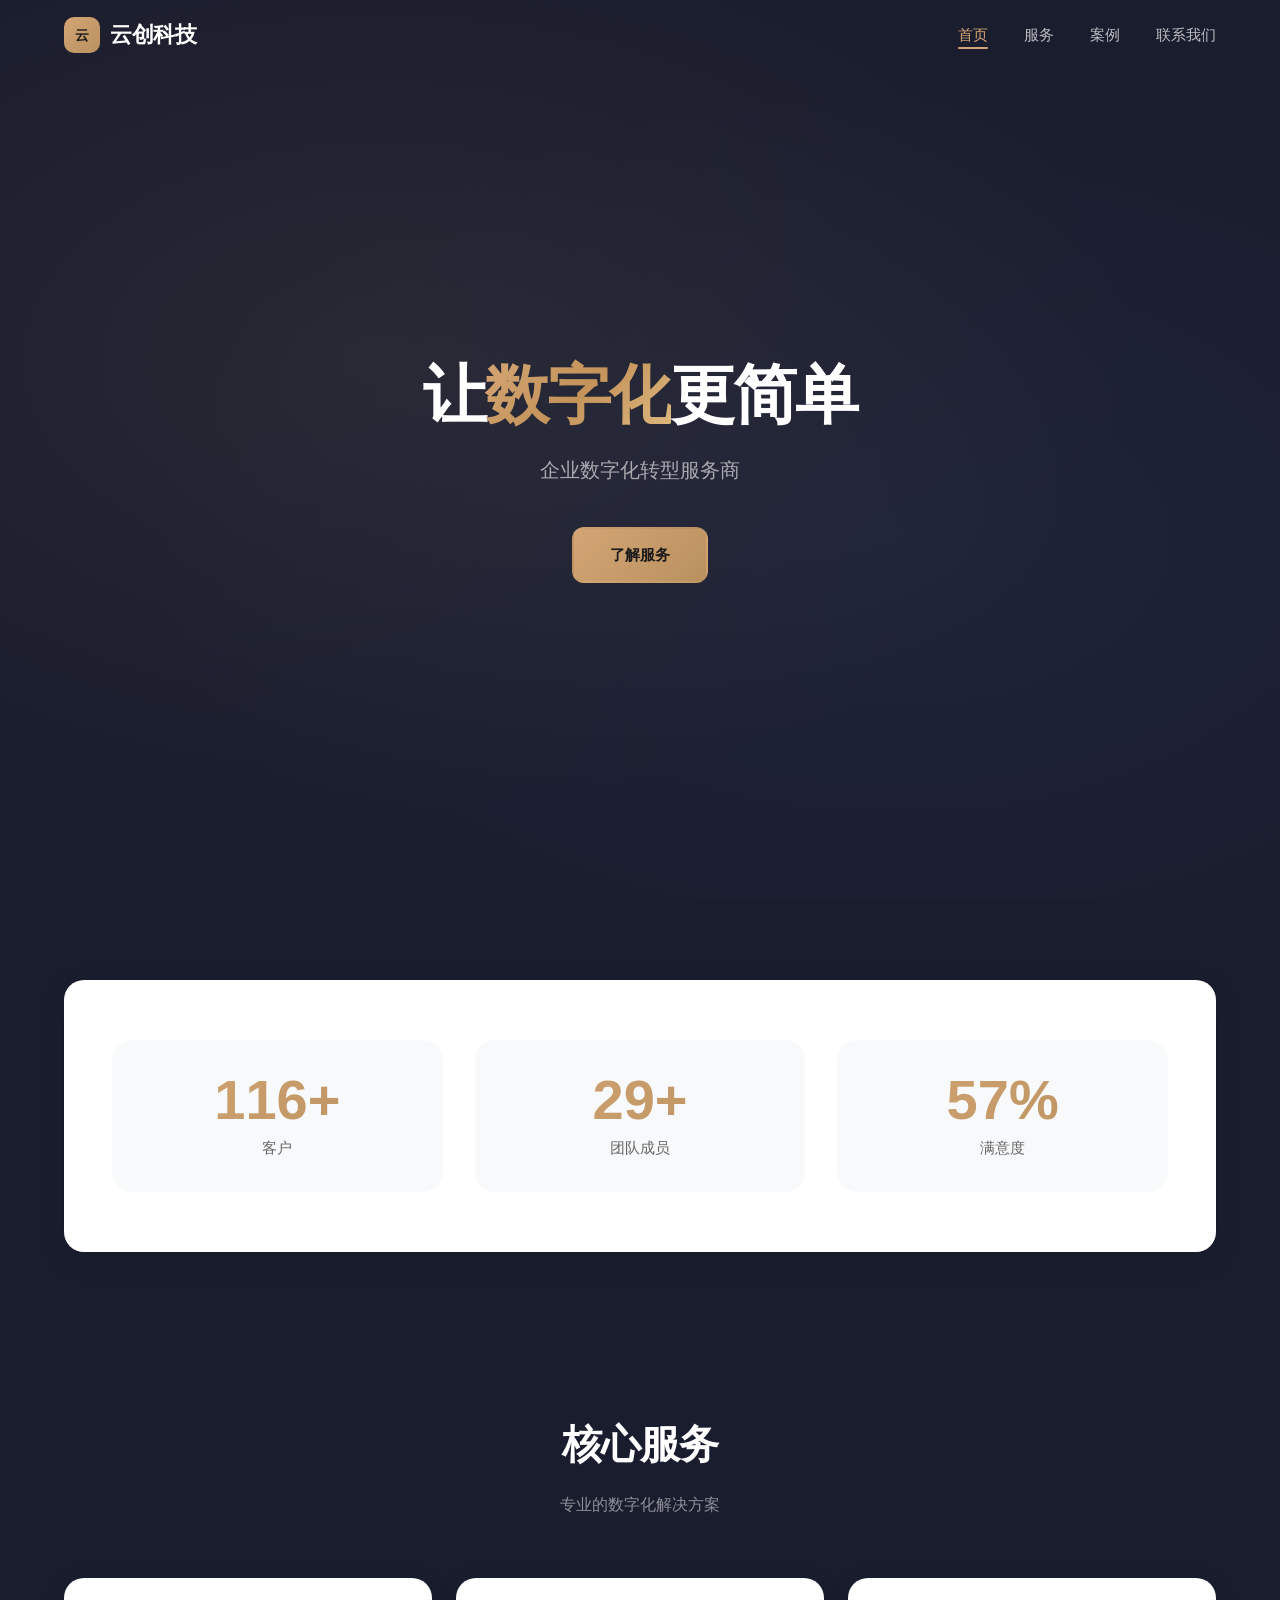
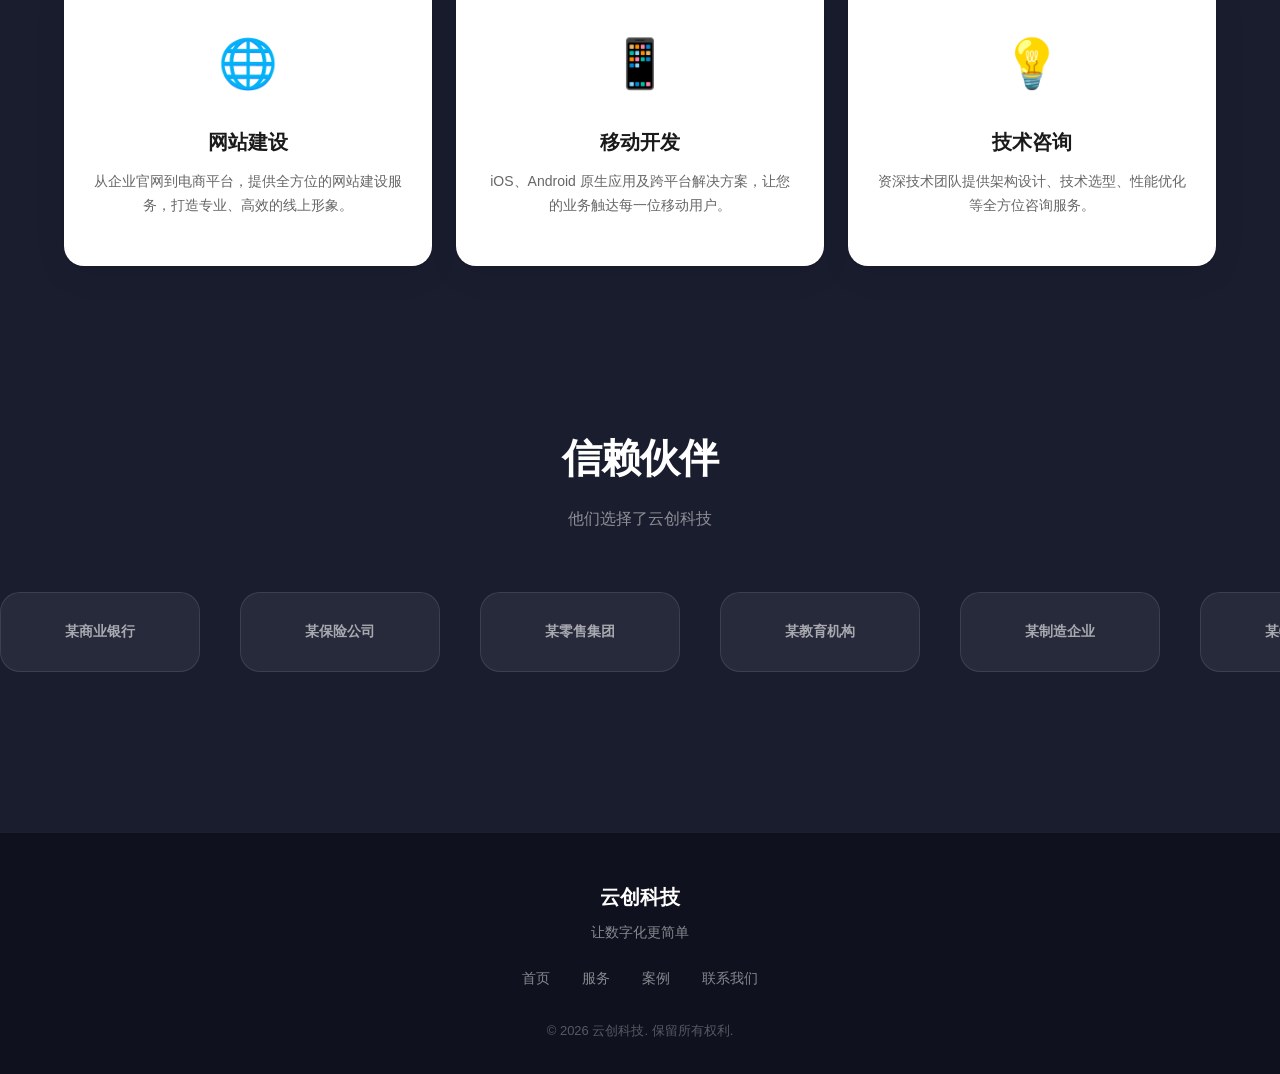
==== src/index.html @ 284adba8 "feat(website): 云创科技企业官网项目初始化存档 一、项目概述 基于产品规格文档(01-spec.md)和设计稿(vc-awards-landing.html)， 完成云创科技企业官网的全" ====
<!-- ===== FILE: src/index.html ===== -->
<!DOCTYPE html>
<html lang="zh-CN">
<head>
  <meta charset="UTF-8">
  <meta name="viewport" content="width=device-width, initial-scale=1.0">
  <title>云创科技 - 让数字化更简单</title>
  <link rel="stylesheet" href="style.css">
</head>
<body>
  <!-- 1. 导航栏（与所有页面共享） -->
  <nav class="navbar">
    <div class="container">
      <a href="index.html" class="nav-logo">
        <span class="logo-icon">云</span>
        云创科技
      </a>
      <button class="nav-toggle" aria-label="菜单">
        <span></span>
        <span></span>
        <span></span>
      </button>
      <ul class="nav-links">
        <li><a href="index.html" class="nav-link active">首页</a></li>
        <li><a href="services.html" class="nav-link">服务</a></li>
        <li><a href="#services" class="nav-link">案例</a></li>
        <li><a href="#contact" class="nav-link">联系我们</a></li>
      </ul>
    </div>
  </nav>

  <!-- 2. Hero 区 -->
  <section class="hero">
    <div class="hero-content">
      <h1 class="hero-title">让<span class="highlight">数字化</span>更简单</h1>
      <p class="hero-subtitle">企业数字化转型服务商</p>
      <a href="#services" class="btn btn-primary hero-cta">了解服务</a>
    </div>
  </section>

  <!-- 3. 统计数字区 -->
  <section class="stats">
    <div class="container">
      <div class="section-card">
        <div class="stats-grid">
          <div class="stat-item">
            <div class="stat-number">
              <span class="counter" data-target="200">0</span><span class="stat-suffix">+</span>
            </div>
            <div class="stat-label">客户</div>
          </div>
          <div class="stat-item">
            <div class="stat-number">
              <span class="counter" data-target="50">0</span><span class="stat-suffix">+</span>
            </div>
            <div class="stat-label">团队成员</div>
          </div>
          <div class="stat-item">
            <div class="stat-number">
              <span class="counter" data-target="99">0</span><span class="stat-suffix">%</span>
            </div>
            <div class="stat-label">满意度</div>
          </div>
        </div>
      </div>
    </div>
  </section>

  <!-- 4. 服务卡片区 -->
  <section class="services" id="services">
    <div class="container">
      <div class="section-header">
        <h2 class="section-title">核心服务</h2>
        <p class="section-subtitle">专业的数字化解决方案</p>
      </div>
      <div class="services-grid">
        <div class="card service-card">
          <div class="service-icon">🌐</div>
          <h3>网站建设</h3>
          <p>从企业官网到电商平台，提供全方位的网站建设服务，打造专业、高效的线上形象。</p>
        </div>
        <div class="card service-card">
          <div class="service-icon">📱</div>
          <h3>移动开发</h3>
          <p>iOS、Android 原生应用及跨平台解决方案，让您的业务触达每一位移动用户。</p>
        </div>
        <div class="card service-card">
          <div class="service-icon">💡</div>
          <h3>技术咨询</h3>
          <p>资深技术团队提供架构设计、技术选型、性能优化等全方位咨询服务。</p>
        </div>
      </div>
    </div>
  </section>

  <!-- 5. 客户 Logo 轮播区 -->
  <section class="clients">
    <div class="container">
      <div class="section-header">
        <h2 class="section-title">信赖伙伴</h2>
        <p class="section-subtitle">他们选择了云创科技</p>
      </div>
    </div>
    <div class="clients-viewport">
      <div class="clients-track">
        <div class="client-item">某商业银行</div>
        <div class="client-item">某保险公司</div>
        <div class="client-item">某零售集团</div>
        <div class="client-item">某教育机构</div>
        <div class="client-item">某制造企业</div>
        <div class="client-item">某物流公司</div>
        <!-- 复制一份用于无缝滚动 -->
        <div class="client-item">某商业银行</div>
        <div class="client-item">某保险公司</div>
        <div class="client-item">某零售集团</div>
        <div class="client-item">某教育机构</div>
        <div class="client-item">某制造企业</div>
        <div class="client-item">某物流公司</div>
      </div>
    </div>
  </section>

  <!-- 6. 页脚（与所有页面共享） -->
  <footer class="footer">
    <div class="container">
      <div class="footer-content">
        <div class="footer-logo">云创科技</div>
        <p class="footer-tagline">让数字化更简单</p>
        <div class="footer-links">
          <a href="index.html" class="footer-link">首页</a>
          <a href="services.html" class="footer-link">服务</a>
          <a href="#services" class="footer-link">案例</a>
          <a href="#contact" class="footer-link">联系我们</a>
        </div>
        <p class="footer-copyright">&copy; 2026 云创科技. 保留所有权利.</p>
      </div>
    </div>
  </footer>

  <script src="script.js" defer></script>
</body>
</html>
---- src/style.css ----
/* ===== FILE: src/style.css ===== */
/* 全局样式 - 从设计稿提取暗色+金色视觉风格 */

/* ============================================================
   1. CSS 变量（:root）- 从设计稿提取
   ============================================================ */
:root {
  --primary: #d4a574;          /* 主色 - 设计稿金色强调色 oklch(72% 0.16 85) */
  --primary-hover: #b8915f;    /* 主色 hover 态 - 比主色深约 10% */
  --bg: #1a1d2e;               /* 页面背景色 - 设计稿深色背景 oklch(12% 0.02 250) */
  --card-bg: #ffffff;          /* 卡片背景色 - 设计稿白色卡片 */
  --text: #1a1a1a;             /* 文字主色 - 卡片内深色文字 */
  --text-secondary: #666666;   /* 文字辅色 */
  --text-light: #ffffff;       /* 浅色文字（深色背景上） */
  --text-muted: #999999;       /* 弱化文字 */
  --border: #e0e0e0;           /* 边框色 */
  --radius: 20px;              /* 统一圆角 - 设计稿 --radius-md: 20px */
  --shadow: 0 1px 3px rgba(0,0,0,0.04), 0 8px 32px rgba(0,0,0,0.08);
  --shadow-hover: 0 4px 12px rgba(0,0,0,0.06), 0 20px 56px rgba(0,0,0,0.12);
  --font-family: 'PingFang SC', 'Hiragino Sans GB', 'Microsoft YaHei', -apple-system, BlinkMacSystemFont, 'Segoe UI', sans-serif;
}

/* ============================================================
   2. 全局 reset
   ============================================================ */
*, *::before, *::after {
  box-sizing: border-box;
  margin: 0;
  padding: 0;
}

html {
  scroll-behavior: smooth;
  -webkit-font-smoothing: antialiased;
  -moz-osx-font-smoothing: grayscale;
}

body {
  font-family: var(--font-family);
  color: var(--text);
  background: var(--bg);
  line-height: 1.6;
  overflow-x: hidden;
}

a {
  color: inherit;
  text-decoration: none;
}

ul, ol {
  list-style: none;
}

img {
  max-width: 100%;
  height: auto;
  display: block;
}

button {
  font-family: inherit;
  cursor: pointer;
  border: none;
  background: none;
}

.container {
  max-width: 1200px;
  margin: 0 auto;
  padding: 0 24px;
}

/* ============================================================
   3. 导航栏样式 - 桌面端：logo左 + 导航链接右
   ============================================================ */
.navbar {
  position: fixed;
  top: 0;
  left: 0;
  right: 0;
  height: 70px;
  z-index: 1000;
  padding: 0 24px;
  transition: background 0.35s, box-shadow 0.35s;
}

.navbar.scrolled {
  background: rgba(26, 29, 46, 0.92);
  backdrop-filter: blur(20px);
  -webkit-backdrop-filter: blur(20px);
  box-shadow: 0 1px 0 rgba(255, 255, 255, 0.06);
}

.navbar .container {
  height: 100%;
  display: flex;
  align-items: center;
  justify-content: space-between;
}

/* logo 左 */
.nav-logo {
  font-size: 22px;
  font-weight: 700;
  color: #ffffff;
  letter-spacing: -0.02em;
  display: flex;
  align-items: center;
  gap: 10px;
}

.nav-logo .logo-icon {
  width: 36px;
  height: 36px;
  border-radius: 10px;
  background: linear-gradient(135deg, #d4a574, #b8915f);
  display: flex;
  align-items: center;
  justify-content: center;
  font-size: 14px;
  color: #1a1a1a;
  font-weight: 900;
}

/* 导航链接右 - 横排间距均匀 */
.nav-links {
  display: flex;
  gap: 36px;
  align-items: center;
}

.nav-link {
  font-size: 15px;
  font-weight: 500;
  color: rgba(255, 255, 255, 0.7);
  transition: color 0.2s ease;
  position: relative;
}

.nav-link:hover {
  color: #ffffff;
}

/* 当前页高亮样式 */
.nav-link.active {
  color: var(--primary);
}

.nav-link.active::after {
  content: '';
  position: absolute;
  bottom: -6px;
  left: 0;
  right: 0;
  height: 2px;
  background: var(--primary);
  border-radius: 1px;
}

/* 汉堡菜单按钮 - 移动端 */
.nav-toggle {
  display: none;
  flex-direction: column;
  gap: 5px;
  padding: 8px;
  cursor: pointer;
}

.nav-toggle span {
  display: block;
  width: 24px;
  height: 2px;
  background: #ffffff;
  border-radius: 1px;
  transition: transform 0.3s ease, opacity 0.3s ease;
}

.nav-toggle.active span:nth-child(1) {
  transform: translateY(7px) rotate(45deg);
}

.nav-toggle.active span:nth-child(2) {
  opacity: 0;
}

.nav-toggle.active span:nth-child(3) {
  transform: translateY(-7px) rotate(-45deg);
}

/* ============================================================
   4. 页脚样式 - 居中，版权信息，背景略深于页面背景
   ============================================================ */
.footer {
  background: #12142200;
  background: rgba(15, 17, 30, 0.95);
  padding: 48px 0 32px;
  margin-top: 80px;
  border-top: 1px solid rgba(255, 255, 255, 0.06);
}

.footer-content {
  text-align: center;
}

.footer-logo {
  font-size: 20px;
  font-weight: 700;
  color: #ffffff;
  margin-bottom: 8px;
}

.footer-tagline {
  font-size: 14px;
  color: rgba(255, 255, 255, 0.5);
  margin-bottom: 24px;
}

.footer-links {
  display: flex;
  justify-content: center;
  gap: 32px;
  margin-bottom: 32px;
}

.footer-link {
  font-size: 14px;
  color: rgba(255, 255, 255, 0.5);
  transition: color 0.2s ease;
}

.footer-link:hover {
  color: var(--primary);
}

.footer-copyright {
  font-size: 13px;
  color: rgba(255, 255, 255, 0.3);
}

/* ============================================================
   5. 按钮样式
   ============================================================ */
.btn {
  display: inline-flex;
  align-items: center;
  justify-content: center;
  padding: 14px 36px;
  font-size: 15px;
  font-weight: 600;
  border-radius: var(--radius-sm, 12px);
  transition: all 0.3s ease;
  cursor: pointer;
  border: 2px solid transparent;
}

/* .btn-primary：主按钮（主色背景 + 白色文字 + 圆角 + hover 态） */
.btn-primary {
  background: linear-gradient(135deg, #d4a574, #b8915f);
  color: #1a1a1a;
  border-color: transparent;
}

.btn-primary:hover {
  transform: translateY(-2px);
  box-shadow: 0 12px 40px rgba(212, 165, 116, 0.35);
  opacity: 0.92;
}

/* .btn-secondary：次按钮（透明背景 + 主色边框 + hover 态） */
.btn-secondary {
  background: transparent;
  color: var(--primary);
  border-color: var(--primary);
}

.btn-secondary:hover {
  background: var(--primary);
  color: #1a1a1a;
  transform: translateY(-2px);
}

/* ============================================================
   6. 卡片样式
   ============================================================ */
.card {
  background: var(--card-bg);
  border-radius: var(--radius);
  padding: 32px;
  box-shadow: var(--shadow);
  transition: transform 0.3s ease, box-shadow 0.3s ease;
}

/* .card:hover：上浮 8px + 阴影加深，transition 0.3s */
.card:hover {
  transform: translateY(-8px);
  box-shadow: var(--shadow-hover);
}

/* ============================================================
   Hero 区样式
   ============================================================ */
.hero {
  min-height: 100vh;
  display: flex;
  align-items: center;
  justify-content: center;
  text-align: center;
  padding: 120px 24px 80px;
  position: relative;
  overflow: hidden;
}

.hero::before {
  content: '';
  position: absolute;
  inset: 0;
  background:
    radial-gradient(ellipse at 30% 40%, rgba(212, 165, 116, 0.08) 0%, transparent 60%),
    radial-gradient(ellipse at 70% 60%, rgba(100, 140, 220, 0.06) 0%, transparent 60%);
  z-index: 0;
}

.hero-content {
  position: relative;
  z-index: 1;
  max-width: 800px;
}

.hero-title {
  font-size: clamp(36px, 6vw, 64px);
  font-weight: 800;
  letter-spacing: -0.03em;
  line-height: 1.2;
  margin-bottom: 20px;
  color: #ffffff;
}

.hero-title .highlight {
  background: linear-gradient(135deg, #d4a574, #c4935a, #ddb87e);
  -webkit-background-clip: text;
  -webkit-text-fill-color: transparent;
  background-clip: text;
}

.hero-subtitle {
  font-size: clamp(16px, 2vw, 20px);
  color: rgba(255, 255, 255, 0.6);
  margin-bottom: 40px;
  line-height: 1.7;
}

/* ============================================================
   统计数字区样式
   ============================================================ */
.stats {
  padding: 80px 0;
}

.stats .section-card {
  background: var(--card-bg);
  border-radius: var(--radius);
  padding: 60px 48px;
  box-shadow: var(--shadow);
}

.stats-grid {
  display: grid;
  grid-template-columns: repeat(3, 1fr);
  gap: 32px;
}

.stat-item {
  text-align: center;
  padding: 32px 16px;
  background: #f8f9fa;
  border-radius: var(--radius);
  transition: transform 0.3s ease, box-shadow 0.3s ease;
}

.stat-item:hover {
  transform: translateY(-4px);
  box-shadow: var(--shadow-hover);
}

.stat-number {
  font-size: clamp(36px, 5vw, 56px);
  font-weight: 800;
  background: linear-gradient(135deg, #d4a574, #b8915f);
  -webkit-background-clip: text;
  -webkit-text-fill-color: transparent;
  background-clip: text;
  line-height: 1;
  margin-bottom: 8px;
}

.stat-label {
  font-size: 15px;
  color: var(--text-secondary);
  font-weight: 500;
}

/* ============================================================
   服务卡片区样式
   ============================================================ */
.services {
  padding: 80px 0;
}

.section-header {
  text-align: center;
  margin-bottom: 60px;
}

.section-title {
  font-size: clamp(28px, 4vw, 40px);
  font-weight: 700;
  letter-spacing: -0.02em;
  margin-bottom: 16px;
  color: #ffffff;
}

.section-subtitle {
  font-size: 16px;
  color: rgba(255, 255, 255, 0.5);
}

.services-grid {
  display: grid;
  grid-template-columns: repeat(3, 1fr);
  gap: 24px;
}

.service-card {
  text-align: center;
  padding: 48px 28px;
}

.service-icon {
  font-size: 48px;
  margin-bottom: 24px;
}

.service-card h3 {
  font-size: 20px;
  font-weight: 700;
  margin-bottom: 12px;
  color: var(--text);
}

.service-card p {
  font-size: 14px;
  color: var(--text-secondary);
  line-height: 1.7;
}

/* ============================================================
   客户 Logo 轮播区样式
   ============================================================ */
.clients {
  padding: 80px 0;
  overflow: hidden;
}

.clients-viewport {
  overflow: hidden;
  width: 100%;
}

.clients-track {
  display: flex;
  gap: 40px;
  animation: scrollCarousel 25s linear infinite;
  width: max-content;
}

/* 鼠标悬浮暂停 */
.clients-track:hover {
  animation-play-state: paused;
}

.client-item {
  flex-shrink: 0;
  display: flex;
  align-items: center;
  justify-content: center;
  width: 200px;
  height: 80px;
  background: rgba(255, 255, 255, 0.06);
  border: 1px solid rgba(255, 255, 255, 0.1);
  border-radius: var(--radius);
  padding: 20px;
  font-size: 14px;
  font-weight: 600;
  color: rgba(255, 255, 255, 0.6);
  transition: all 0.3s ease;
}

.client-item:hover {
  background: rgba(255, 255, 255, 0.1);
  border-color: rgba(212, 165, 116, 0.3);
}

/* 无限循环无缝滚动 */
@keyframes scrollCarousel {
  0% {
    transform: translateX(0);
  }
  100% {
    transform: translateX(-50%);
  }
}

/* ============================================================
   页面标题区（服务页等内页共用）
   ============================================================ */
.page-header {
  padding: 140px 0 80px;
  text-align: center;
}

.page-title {
  font-size: clamp(32px, 5vw, 48px);
  font-weight: 800;
  letter-spacing: -0.03em;
  margin-bottom: 16px;
  color: #ffffff;
}

.page-subtitle {
  font-size: 16px;
  color: rgba(255, 255, 255, 0.5);
}

/* ============================================================
   Tab 切换区样式（服务页）
   ============================================================ */
.tabs-section {
  padding: 80px 0;
}

.tabs-nav {
  display: flex;
  justify-content: center;
  gap: 16px;
  margin-bottom: 48px;
}

.tab-btn {
  padding: 12px 28px;
  font-size: 15px;
  font-weight: 600;
  color: rgba(255, 255, 255, 0.6);
  background: rgba(255, 255, 255, 0.06);
  border: 1px solid rgba(255, 255, 255, 0.1);
  border-radius: var(--radius);
  transition: all 0.3s ease;
}

.tab-btn:hover {
  color: #ffffff;
  background: rgba(255, 255, 255, 0.1);
}

.tab-btn.active {
  background: linear-gradient(135deg, #d4a574, #b8915f);
  color: #1a1a1a;
  border-color: transparent;
}

.tab-content {
  display: none;
  animation: fadeIn 0.3s ease;
}

.tab-content.active {
  display: block;
}

@keyframes fadeIn {
  from { opacity: 0; transform: translateY(10px); }
  to { opacity: 1; transform: translateY(0); }
}

.tab-panel {
  max-width: 800px;
  margin: 0 auto;
  background: var(--card-bg);
  border-radius: var(--radius);
  padding: 48px;
  box-shadow: var(--shadow);
}

.tab-panel h3 {
  font-size: 24px;
  font-weight: 700;
  margin-bottom: 16px;
  color: var(--text);
}

.tab-panel .description {
  font-size: 15px;
  color: var(--text-secondary);
  line-height: 1.8;
  margin-bottom: 24px;
}

.features-list {
  margin-bottom: 24px;
}

.features-list li {
  display: flex;
  align-items: center;
  gap: 12px;
  padding: 12px 0;
  font-size: 15px;
  color: var(--text);
}

.features-list li .check {
  display: flex;
  align-items: center;
  justify-content: center;
  width: 24px;
  height: 24px;
  background: var(--primary);
  color: #ffffff;
  border-radius: 50%;
  font-size: 12px;
  font-weight: 700;
  flex-shrink: 0;
}

.case-highlight {
  padding: 16px 20px;
  background: #f8f9fa;
  border-radius: var(--radius);
  font-size: 14px;
  color: var(--text-secondary);
}

.case-highlight strong {
  color: var(--primary);
}

/* ============================================================
   价格表样式（服务页）
   ============================================================ */
.pricing-section {
  padding: 80px 0;
}

.pricing-toggle {
  display: flex;
  justify-content: center;
  gap: 8px;
  margin-bottom: 48px;
}

.toggle-btn {
  padding: 10px 24px;
  font-size: 14px;
  font-weight: 600;
  color: rgba(255, 255, 255, 0.6);
  background: rgba(255, 255, 255, 0.06);
  border: 1px solid rgba(255, 255, 255, 0.1);
  border-radius: var(--radius);
  transition: all 0.3s ease;
}

.toggle-btn.active {
  background: linear-gradient(135deg, #d4a574, #b8915f);
  color: #1a1a1a;
  border-color: transparent;
}

.pricing-grid {
  display: grid;
  grid-template-columns: repeat(3, 1fr);
  gap: 24px;
}

.pricing-card {
  background: var(--card-bg);
  border-radius: var(--radius);
  padding: 40px 32px;
  box-shadow: var(--shadow);
  text-align: center;
  position: relative;
  transition: transform 0.3s ease, box-shadow 0.3s ease;
}

.pricing-card:hover {
  transform: translateY(-8px);
  box-shadow: var(--shadow-hover);
}

.pricing-card.featured {
  border: 2px solid var(--primary);
}

.pricing-badge {
  position: absolute;
  top: -12px;
  left: 50%;
  transform: translateX(-50%);
  padding: 4px 16px;
  background: linear-gradient(135deg, #d4a574, #b8915f);
  color: #1a1a1a;
  font-size: 12px;
  font-weight: 600;
  border-radius: 20px;
  white-space: nowrap;
}

.pricing-name {
  font-size: 18px;
  font-weight: 700;
  margin-bottom: 16px;
  color: var(--text);
}

.pricing-price {
  font-size: 36px;
  font-weight: 800;
  color: var(--primary);
  margin-bottom: 8px;
}

.pricing-price .currency {
  font-size: 20px;
  font-weight: 600;
}

.pricing-price .period {
  font-size: 14px;
  font-weight: 500;
  color: var(--text-secondary);
}

.pricing-save {
  display: none;
  padding: 4px 12px;
  background: #e8f5e9;
  color: #2e7d32;
  font-size: 12px;
  font-weight: 600;
  border-radius: 20px;
  margin: 8px auto 16px;
}

.pricing-save.show {
  display: inline-block;
}

.pricing-features {
  text-align: left;
  margin-bottom: 32px;
}

.pricing-features li {
  padding: 10px 0;
  font-size: 14px;
  color: var(--text-secondary);
  display: flex;
  align-items: center;
  gap: 10px;
}

.pricing-features li::before {
  content: '✓';
  color: var(--primary);
  font-weight: 700;
  flex-shrink: 0;
}

/* ============================================================
   FAQ 手风琴样式（服务页）
   ============================================================ */
.faq-section {
  padding: 80px 0;
}

.faq-section .section-title {
  text-align: center;
  margin-bottom: 48px;
}

.faq-list {
  max-width: 800px;
  margin: 0 auto;
}

.faq-item {
  background: var(--card-bg);
  border-radius: var(--radius);
  margin-bottom: 16px;
  box-shadow: var(--shadow);
  overflow: hidden;
}

.faq-question {
  width: 100%;
  padding: 20px 24px;
  display: flex;
  justify-content: space-between;
  align-items: center;
  font-size: 16px;
  font-weight: 600;
  color: var(--text);
  text-align: left;
  transition: background 0.3s ease;
}

.faq-question:hover {
  background: #f8f9fa;
}

.faq-icon {
  width: 24px;
  height: 24px;
  display: flex;
  align-items: center;
  justify-content: center;
  font-size: 14px;
  color: var(--text-secondary);
  transition: transform 0.3s ease;
}

.faq-item.active .faq-icon {
  transform: rotate(180deg);
}

.faq-answer {
  max-height: 0;
  overflow: hidden;
  transition: max-height 0.3s ease, padding 0.3s ease;
}

.faq-item.active .faq-answer {
  max-height: 200px;
  padding: 0 24px 20px;
}

.faq-answer p {
  font-size: 14px;
  color: var(--text-secondary);
  line-height: 1.7;
}

/* ============================================================
   案例页样式
   ============================================================ */
.cases-grid {
  display: grid;
  grid-template-columns: repeat(3, 1fr);
  gap: 24px;
  margin-top: 48px;
}

.filter-nav {
  display: flex;
  justify-content: center;
  gap: 12px;
  margin-bottom: 48px;
  flex-wrap: wrap;
}

.filter-btn {
  padding: 10px 24px;
  font-size: 14px;
  font-weight: 600;
  color: rgba(255, 255, 255, 0.6);
  background: rgba(255, 255, 255, 0.06);
  border: 1px solid rgba(255, 255, 255, 0.1);
  border-radius: var(--radius);
  transition: all 0.3s ease;
}

.filter-btn:hover {
  color: #ffffff;
  background: rgba(255, 255, 255, 0.1);
}

.filter-btn.active {
  background: linear-gradient(135deg, #d4a574, #b8915f);
  color: #1a1a1a;
  border-color: transparent;
}

.case-card {
  background: var(--card-bg);
  border-radius: var(--radius);
  padding: 32px;
  box-shadow: var(--shadow);
  cursor: pointer;
  transition: transform 0.3s ease, box-shadow 0.3s ease;
}

.case-card:hover {
  transform: translateY(-8px);
  box-shadow: var(--shadow-hover);
}

.case-tag {
  display: inline-block;
  padding: 4px 12px;
  background: rgba(212, 165, 116, 0.1);
  color: var(--primary);
  font-size: 12px;
  font-weight: 600;
  border-radius: 20px;
  margin-bottom: 12px;
}

.case-card h3 {
  font-size: 18px;
  font-weight: 700;
  margin-bottom: 8px;
  color: var(--text);
}

.case-card p {
  font-size: 14px;
  color: var(--text-secondary);
  line-height: 1.6;
}

/* 案例详情弹窗 */
.modal {
  display: none;
  position: fixed;
  top: 0;
  left: 0;
  right: 0;
  bottom: 0;
  z-index: 2000;
  align-items: center;
  justify-content: center;
}

.modal.active {
  display: flex;
}

.modal-overlay {
  position: absolute;
  inset: 0;
  background: rgba(0, 0, 0, 0.5);
  animation: fadeIn 0.3s ease;
}

.modal-content {
  position: relative;
  background: var(--card-bg);
  border-radius: var(--radius);
  padding: 48px;
  max-width: 600px;
  width: 90%;
  max-height: 80vh;
  overflow-y: auto;
  box-shadow: var(--shadow-hover);
  animation: modalIn 0.3s ease;
  z-index: 1;
}

@keyframes modalIn {
  from {
    opacity: 0;
    transform: scale(0.95);
  }
  to {
    opacity: 1;
    transform: scale(1);
  }
}

.modal-close {
  position: absolute;
  top: 20px;
  right: 20px;
  width: 32px;
  height: 32px;
  display: flex;
  align-items: center;
  justify-content: center;
  font-size: 20px;
  color: var(--text-secondary);
  cursor: pointer;
  transition: color 0.2s ease;
  background: none;
  border: none;
}

.modal-close:hover {
  color: var(--text);
}

.modal-content h3 {
  font-size: 24px;
  font-weight: 700;
  margin-bottom: 12px;
  color: var(--text);
}

.modal-content .modal-tag {
  display: inline-block;
  padding: 4px 12px;
  background: rgba(212, 165, 116, 0.1);
  color: var(--primary);
  font-size: 12px;
  font-weight: 600;
  border-radius: 20px;
  margin-bottom: 20px;
}

.modal-content .modal-description {
  font-size: 15px;
  color: var(--text-secondary);
  line-height: 1.8;
  margin-bottom: 24px;
}

.modal-content .tech-stack {
  display: flex;
  flex-wrap: wrap;
  gap: 8px;
}

.modal-content .tech-tag {
  padding: 6px 14px;
  background: #f8f9fa;
  color: var(--text-secondary);
  font-size: 13px;
  font-weight: 500;
  border-radius: 20px;
}

/* ============================================================
   联系页样式
   ============================================================ */
.contact-layout {
  display: grid;
  grid-template-columns: 1fr 1fr;
  gap: 48px;
  margin-bottom: 80px;
}

.contact-form {
  background: var(--card-bg);
  border-radius: var(--radius);
  padding: 48px;
  box-shadow: var(--shadow);
}

.form-group {
  margin-bottom: 24px;
}

.form-group label {
  display: block;
  font-size: 14px;
  font-weight: 600;
  color: var(--text);
  margin-bottom: 8px;
}

.form-group input,
.form-group select,
.form-group textarea {
  width: 100%;
  padding: 12px 16px;
  font-size: 15px;
  font-family: inherit;
  color: var(--text);
  background: #f8f9fa;
  border: 2px solid transparent;
  border-radius: var(--radius);
  transition: border-color 0.3s ease;
}

.form-group input:focus,
.form-group select:focus,
.form-group textarea:focus {
  outline: none;
  border-color: var(--primary);
}

.form-group textarea {
  min-height: 120px;
  resize: vertical;
}

.error-msg {
  display: none;
  font-size: 13px;
  color: #e53935;
  margin-top: 6px;
}

.form-group.error input,
.form-group.error select,
.form-group.error textarea {
  border-color: #e53935;
}

.form-group.error .error-msg {
  display: block;
}

.btn-submit {
  width: 100%;
  padding: 14px 32px;
  font-size: 15px;
  font-weight: 600;
  color: #ffffff;
  background: #cccccc;
  border: none;
  border-radius: var(--radius);
  cursor: not-allowed;
  pointer-events: none;
  transition: all 0.3s ease;
}

.btn-submit.enabled {
  background: linear-gradient(135deg, #d4a574, #b8915f);
  color: #1a1a1a;
  cursor: pointer;
  pointer-events: auto;
}

.btn-submit.enabled:hover {
  transform: translateY(-2px);
  box-shadow: 0 8px 24px rgba(212, 165, 116, 0.3);
}

.btn-submit.loading {
  background: linear-gradient(135deg, #d4a574, #b8915f);
  color: #1a1a1a;
  pointer-events: none;
}

.btn-submit .spinner {
  display: inline-block;
  width: 16px;
  height: 16px;
  border: 2px solid rgba(26, 26, 26, 0.3);
  border-top-color: #1a1a1a;
  border-radius: 50%;
  animation: spin 0.8s linear infinite;
  margin-right: 8px;
  vertical-align: middle;
}

@keyframes spin {
  to {
    transform: rotate(360deg);
  }
}

.btn-submit.success {
  background: #4caf50;
  color: #ffffff;
  pointer-events: none;
}

.success-message {
  display: none;
  text-align: center;
  padding: 16px;
  margin-top: 16px;
  background: #e8f5e9;
  color: #2e7d32;
  border-radius: var(--radius);
  font-size: 14px;
  font-weight: 500;
}

.success-message.show {
  display: block;
}

.contact-info {
  background: var(--card-bg);
  border-radius: var(--radius);
  padding: 48px;
  box-shadow: var(--shadow);
}

.contact-info h3 {
  font-size: 20px;
  font-weight: 700;
  margin-bottom: 24px;
  color: var(--text);
}

.info-item {
  display: flex;
  align-items: center;
  gap: 12px;
  padding: 16px 0;
  border-bottom: 1px solid #f0f0f0;
}

.info-item:last-child {
  border-bottom: none;
}

.info-icon {
  font-size: 20px;
  flex-shrink: 0;
}

.info-text {
  font-size: 15px;
  color: var(--text-secondary);
}

.info-text a {
  color: var(--primary);
  text-decoration: none;
  transition: color 0.2s ease;
}

.info-text a:hover {
  color: var(--primary-hover);
}

.map-placeholder {
  background: #e0e0e0;
  border-radius: var(--radius);
  height: 300px;
  display: flex;
  flex-direction: column;
  align-items: center;
  justify-content: center;
  gap: 12px;
}

.map-placeholder .map-icon {
  font-size: 48px;
}

.map-placeholder .map-text {
  font-size: 15px;
  color: var(--text-secondary);
  font-weight: 500;
}

/* ============================================================
   7. 响应式规则 - @media (max-width: 768px)
   ============================================================ */
@media (max-width: 768px) {
  /* 导航变汉堡菜单 */
  .nav-toggle {
    display: flex;
  }

  .nav-links {
    position: absolute;
    top: 70px;
    left: 0;
    right: 0;
    flex-direction: column;
    gap: 0;
    background: rgba(26, 29, 46, 0.98);
    backdrop-filter: blur(20px);
    -webkit-backdrop-filter: blur(20px);
    box-shadow: 0 8px 24px rgba(0, 0, 0, 0.3);
    max-height: 0;
    overflow: hidden;
    transition: max-height 0.3s ease;
  }

  .nav-links.active {
    max-height: 300px;
  }

  .nav-link {
    display: block;
    padding: 16px 24px;
    border-bottom: 1px solid rgba(255, 255, 255, 0.06);
  }

  .nav-link.active::after {
    display: none;
  }

  /* Hero */
  .hero {
    padding: 100px 20px 60px;
    min-height: 80vh;
  }

  /* 统计数字区 - 所有多列布局变单列 */
  .stats-grid {
    grid-template-columns: 1fr;
    gap: 16px;
  }

  .stats .section-card {
    padding: 32px 20px;
  }

  /* 服务卡片区 - 单列 */
  .services-grid {
    grid-template-columns: 1fr;
    gap: 16px;
  }

  /* 页脚 */
  .footer-links {
    flex-wrap: wrap;
    gap: 16px;
  }

  /* Tab 导航 */
  .tabs-nav {
    flex-wrap: wrap;
  }

  .tab-btn {
    flex: 1;
    min-width: 100px;
    text-align: center;
  }

  .tab-panel {
    padding: 32px 20px;
  }

  /* 价格表 - 单列 */
  .pricing-grid {
    grid-template-columns: 1fr;
    gap: 20px;
  }

  /* 客户轮播 */
  .client-item {
    width: 150px;
    height: 60px;
    font-size: 12px;
  }

  .clients-track {
    gap: 20px;
  }

  /* 案例页 - 响应式网格 */
  .cases-grid {
    grid-template-columns: repeat(2, 1fr);
  }

  .modal-content {
    padding: 32px 24px;
  }

  /* 联系页 - 单列布局 */
  .contact-layout {
    grid-template-columns: 1fr;
    gap: 32px;
  }

  .contact-form,
  .contact-info {
    padding: 32px 24px;
  }

  .map-placeholder {
    height: 200px;
  }
}

@media (max-width: 480px) {
  .cases-grid {
    grid-template-columns: 1fr;
  }
}
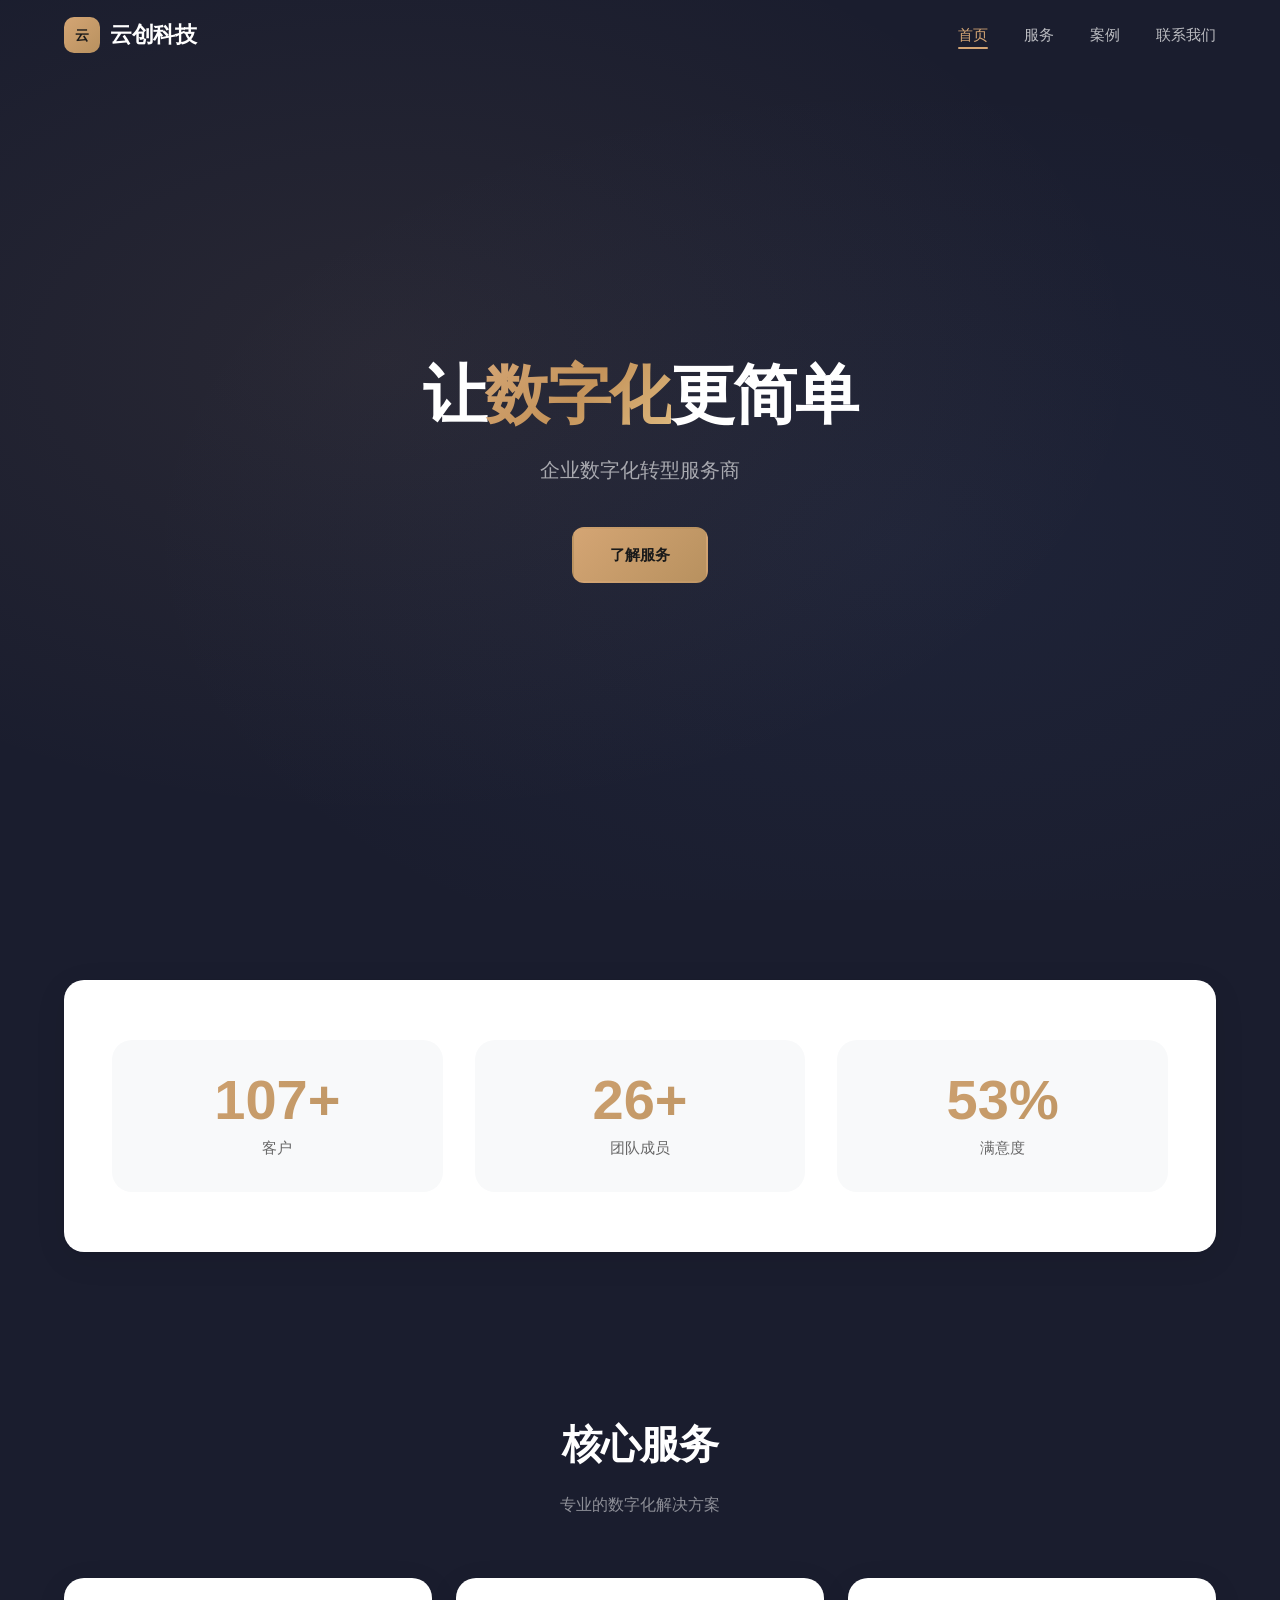
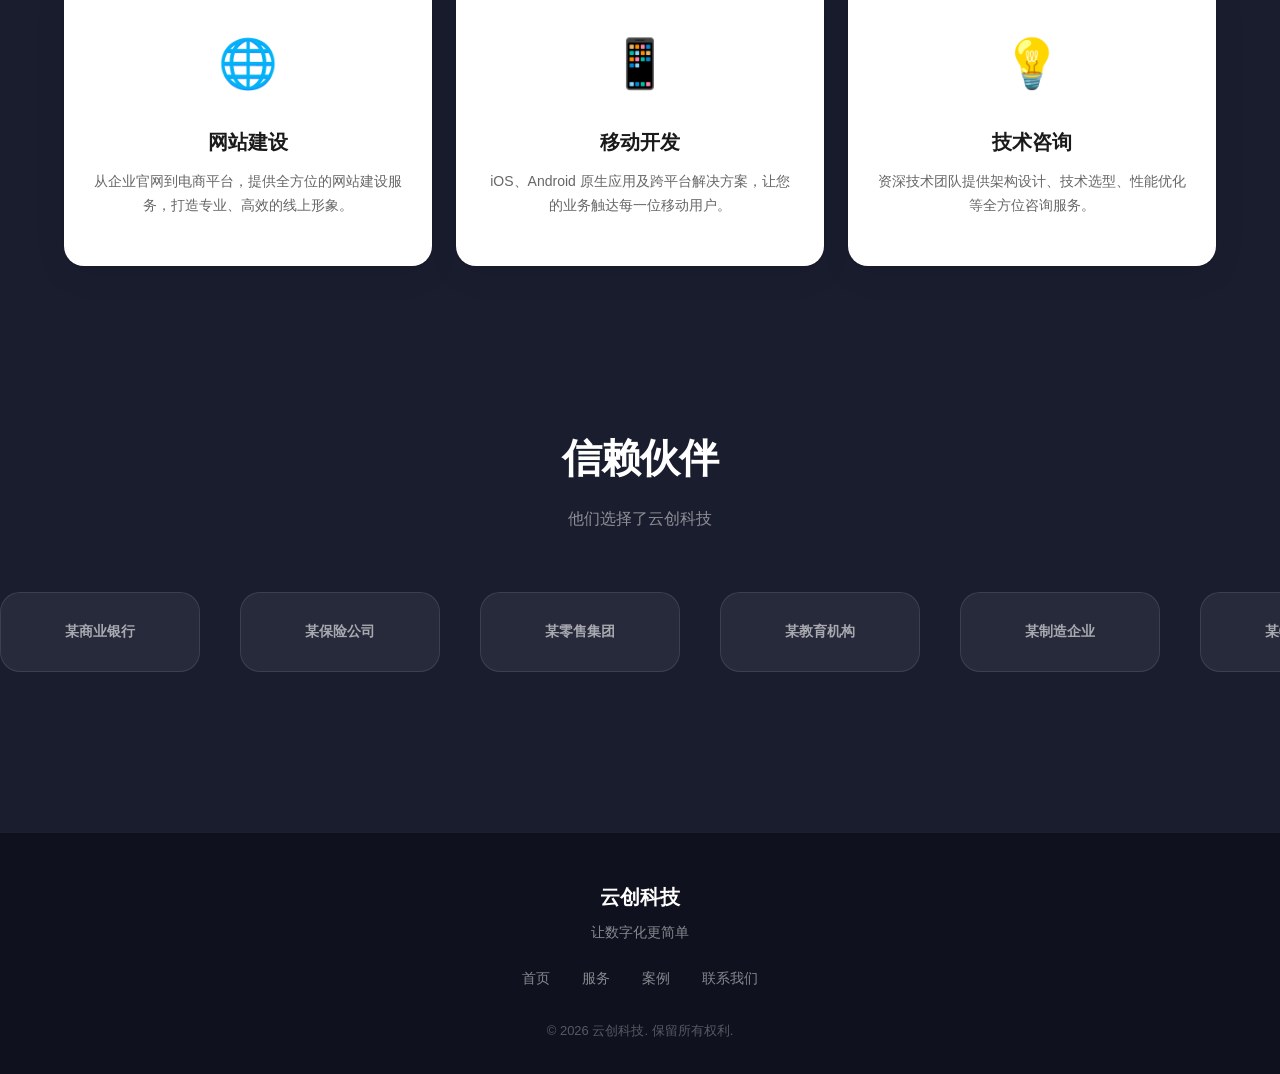
==== commit 8b00c890: "feat(enhancement): 完成网站 SEO 和可访问性增强 1. SEO 优化    - 为 4 个 HTML 页面添加完整的 meta 标签（title/description/keyw" ====
--- a/src/index.html
+++ b/src/index.html
@@ -4,8 +4,18 @@
 <head>
   <meta charset="UTF-8">
   <meta name="viewport" content="width=device-width, initial-scale=1.0">
-  <title>云创科技 - 让数字化更简单</title>
+  
+  <title>云创科技 - 企业数字化转型服务商</title>
+  <meta name="description" content="云创科技提供网站建设、移动开发、技术咨询服务。已服务200+企业客户,99%满意度。让数字化更简单。">
+  <meta name="keywords" content="网站建设,移动开发,技术咨询,数字化转型,企业服务,云创科技">
+  
+  <meta property="og:title" content="云创科技 - 让数字化更简单">
+  <meta property="og:description" content="企业数字化转型服务商,200+客户信赖,99%满意度。">
+  <meta property="og:type" content="website">
+  <meta property="og:url" content="https://www.jiajiawen.xyz/">
+  
   <link rel="stylesheet" href="style.css">
+  <script src="script.js" defer></script>
 </head>
 <body>
   <!-- 1. 导航栏（与所有页面共享） -->
@@ -137,6 +147,9 @@
     </div>
   </footer>
 
+  <!-- ====== 增强：返回顶部按钮 ====== -->
+  <button id="back-to-top" title="返回顶部" aria-label="返回顶部">↑</button>
+
   <script src="script.js" defer></script>
 </body>
 </html>
--- a/src/style.css
+++ b/src/style.css
@@ -29,6 +29,16 @@
   padding: 0;
 }
 
+/* ====== 增强：键盘焦点可见 ====== */
+:focus-visible {
+  outline: 2px solid var(--primary);
+  outline-offset: 2px;
+}
+
+:focus:not(:focus-visible) {
+  outline: none;
+}
+
 html {
   scroll-behavior: smooth;
   -webkit-font-smoothing: antialiased;
@@ -1377,3 +1387,37 @@
     grid-template-columns: 1fr;
   }
 }
+
+/* ====== 增强：返回顶部按钮 ====== */
+#back-to-top {
+  position: fixed;
+  bottom: 30px;
+  right: 30px;
+  width: 48px;
+  height: 48px;
+  border-radius: 50%;
+  background: var(--primary);
+  color: #fff;
+  border: none;
+  cursor: pointer;
+  font-size: 22px;
+  line-height: 48px;
+  text-align: center;
+  opacity: 0;
+  visibility: hidden;
+  transform: translateY(10px);
+  transition: opacity 0.3s, visibility 0.3s, transform 0.3s;
+  z-index: 1000;
+  box-shadow: 0 4px 12px rgba(0,0,0,0.2);
+}
+
+#back-to-top.visible {
+  opacity: 1;
+  visibility: visible;
+  transform: translateY(0);
+}
+
+#back-to-top:hover {
+  background: var(--primary-hover);
+  transform: translateY(-2px);
+}
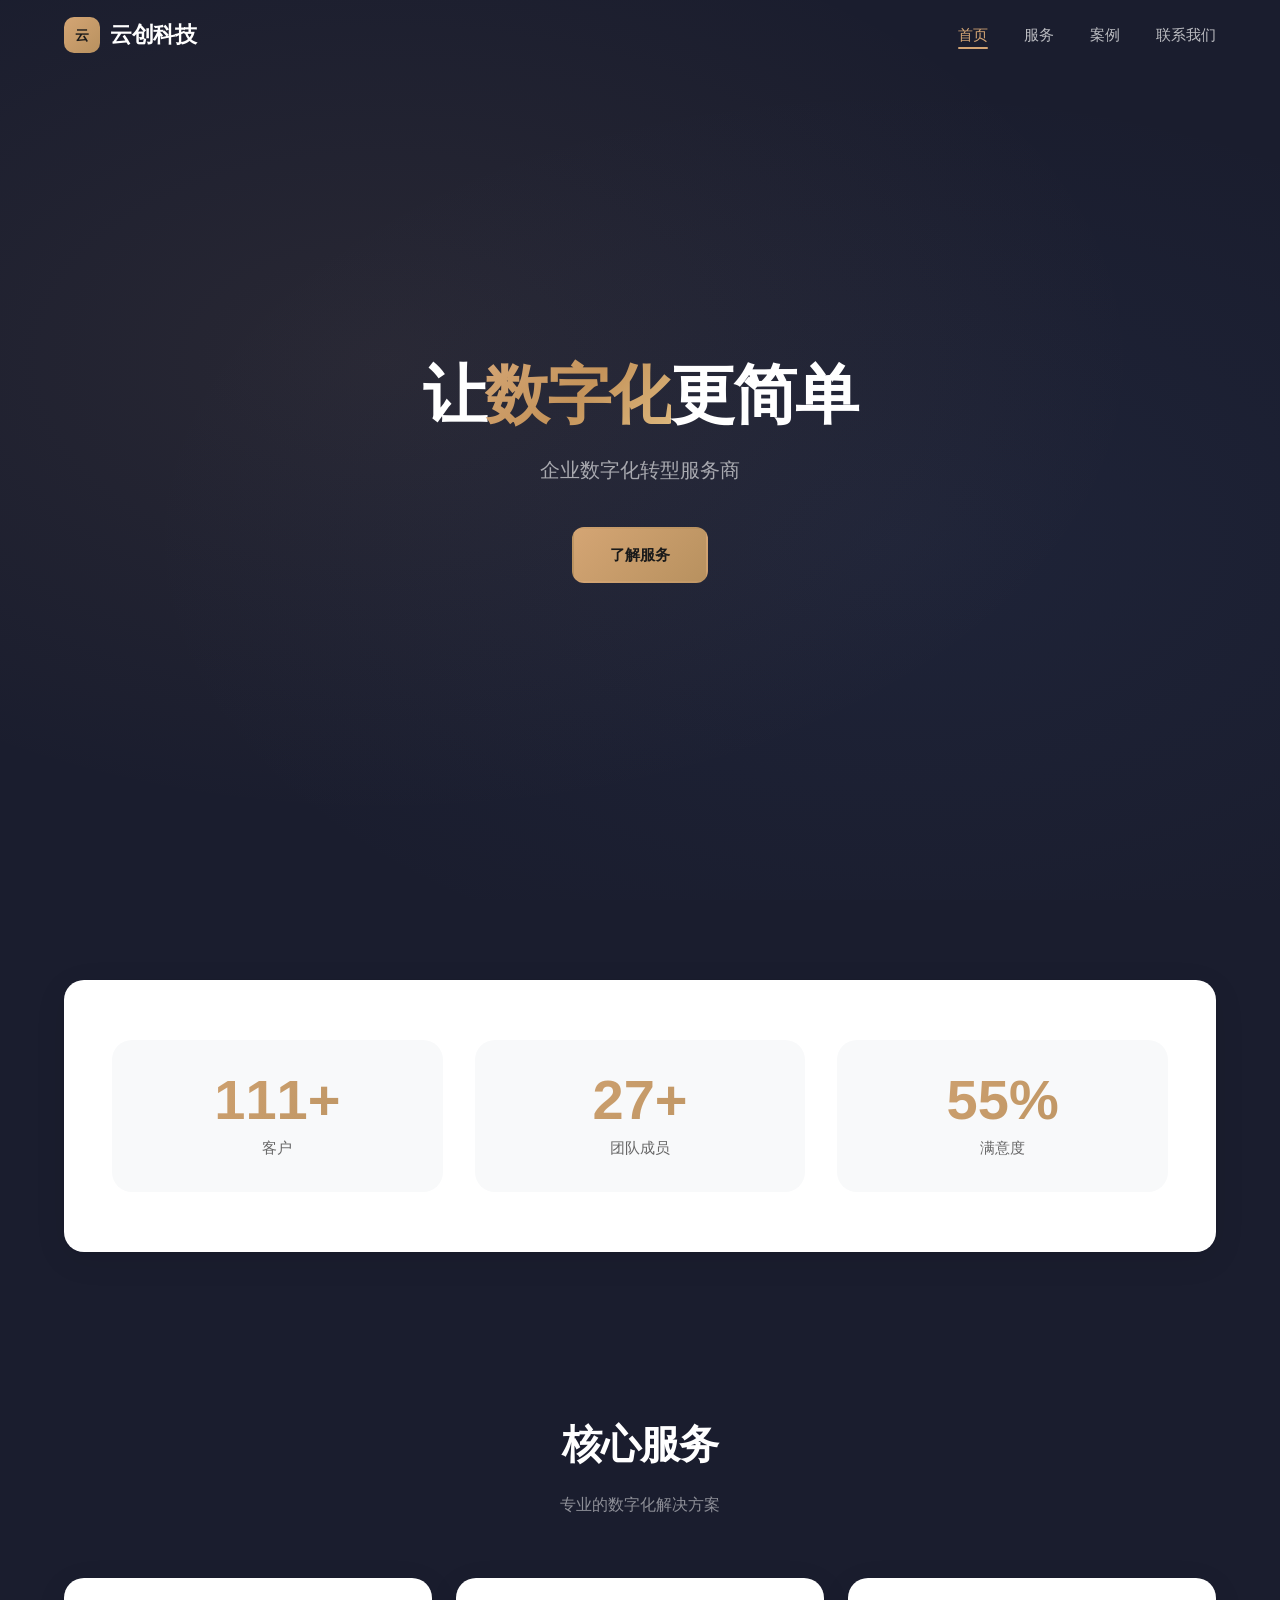
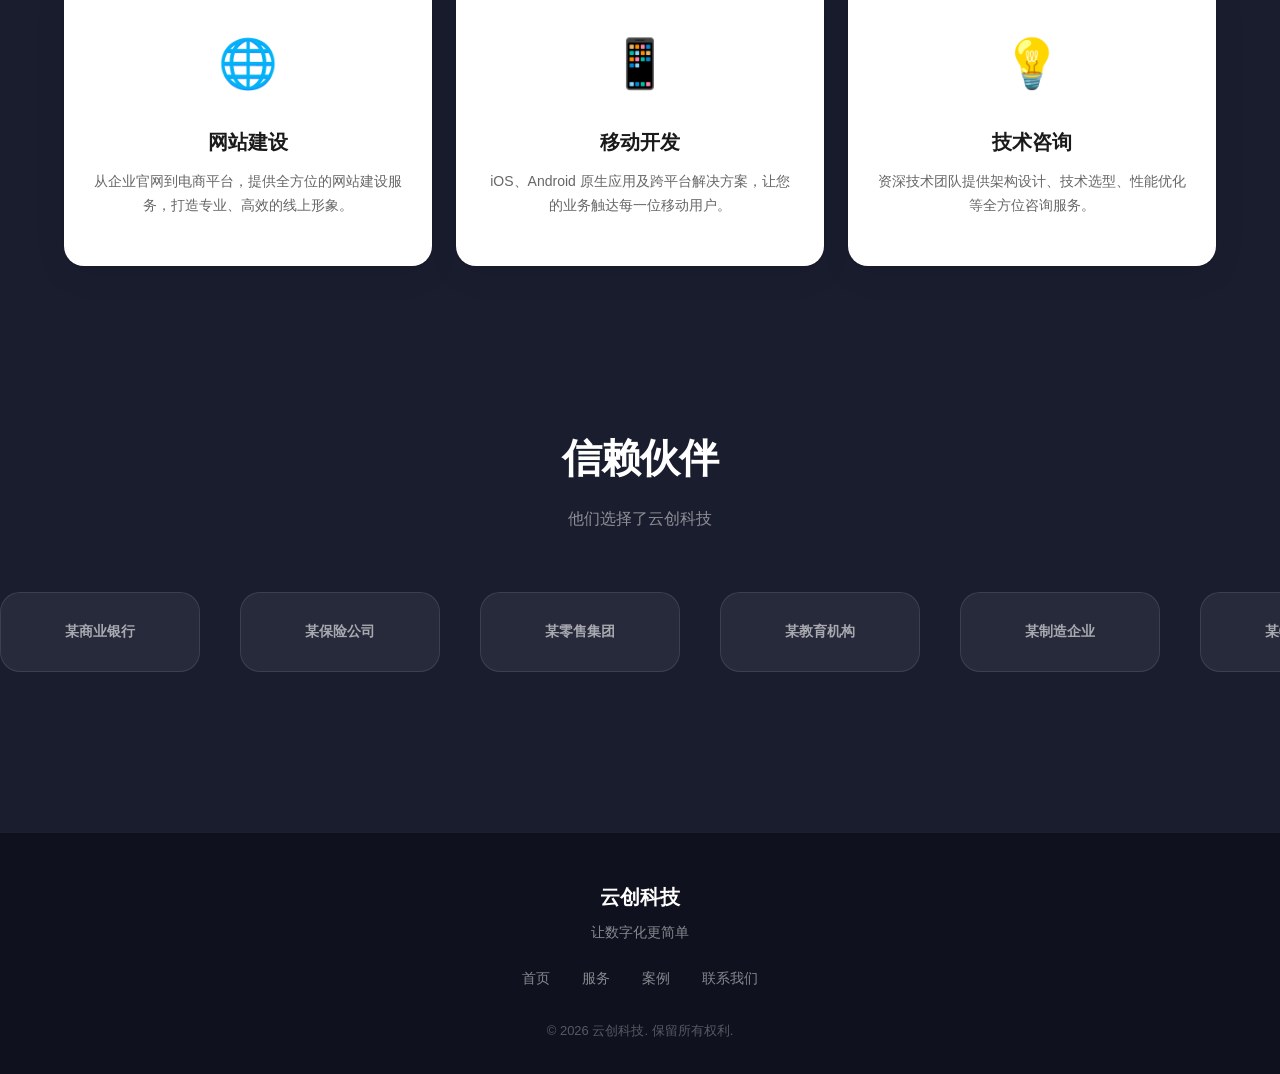
==== commit dabb0153: "fix: 修复 QA 测试发现的 6 个问题 QA-01: 修复 index.html 和 services.html 导航栏链接错误 - 将"案例"链接从 #services 改为 cases.ht" ====
--- a/src/index.html
+++ b/src/index.html
@@ -33,8 +33,8 @@
       <ul class="nav-links">
         <li><a href="index.html" class="nav-link active">首页</a></li>
         <li><a href="services.html" class="nav-link">服务</a></li>
-        <li><a href="#services" class="nav-link">案例</a></li>
-        <li><a href="#contact" class="nav-link">联系我们</a></li>
+        <li><a href="cases.html" class="nav-link">案例</a></li>
+        <li><a href="contact.html" class="nav-link">联系我们</a></li>
       </ul>
     </div>
   </nav>
@@ -139,8 +139,8 @@
         <div class="footer-links">
           <a href="index.html" class="footer-link">首页</a>
           <a href="services.html" class="footer-link">服务</a>
-          <a href="#services" class="footer-link">案例</a>
-          <a href="#contact" class="footer-link">联系我们</a>
+          <a href="cases.html" class="footer-link">案例</a>
+          <a href="contact.html" class="footer-link">联系我们</a>
         </div>
         <p class="footer-copyright">&copy; 2026 云创科技. 保留所有权利.</p>
       </div>
@@ -150,6 +150,5 @@
   <!-- ====== 增强：返回顶部按钮 ====== -->
   <button id="back-to-top" title="返回顶部" aria-label="返回顶部">↑</button>
 
-  <script src="script.js" defer></script>
 </body>
 </html>
--- a/src/style.css
+++ b/src/style.css
@@ -12,7 +12,7 @@
   --text: #1a1a1a;             /* 文字主色 - 卡片内深色文字 */
   --text-secondary: #666666;   /* 文字辅色 */
   --text-light: #ffffff;       /* 浅色文字（深色背景上） */
-  --text-muted: #999999;       /* 弱化文字 */
+  --text-muted: #b0b0b0;       /* 弱化文字 */
   --border: #e0e0e0;           /* 边框色 */
   --radius: 20px;              /* 统一圆角 - 设计稿 --radius-md: 20px */
   --shadow: 0 1px 3px rgba(0,0,0,0.04), 0 8px 32px rgba(0,0,0,0.08);
@@ -783,6 +783,31 @@
   color: var(--primary);
   font-weight: 700;
   flex-shrink: 0;
+}
+
+/* 价格方案选择按钮 - 未选中状态使用中性色 */
+.pricing-card .btn {
+  background: transparent;
+  color: var(--text-secondary);
+  border-color: var(--border);
+}
+
+.pricing-card .btn:hover {
+  color: var(--primary);
+  border-color: var(--primary);
+}
+
+/* 选中状态使用金色 */
+.pricing-card .btn.btn-primary {
+  background: linear-gradient(135deg, #d4a574, #b8915f);
+  color: #1a1a1a;
+  border-color: transparent;
+}
+
+.pricing-card .btn.btn-primary:hover {
+  transform: translateY(-2px);
+  box-shadow: 0 12px 40px rgba(212, 165, 116, 0.35);
+  opacity: 0.92;
 }
 
 /* ============================================================
